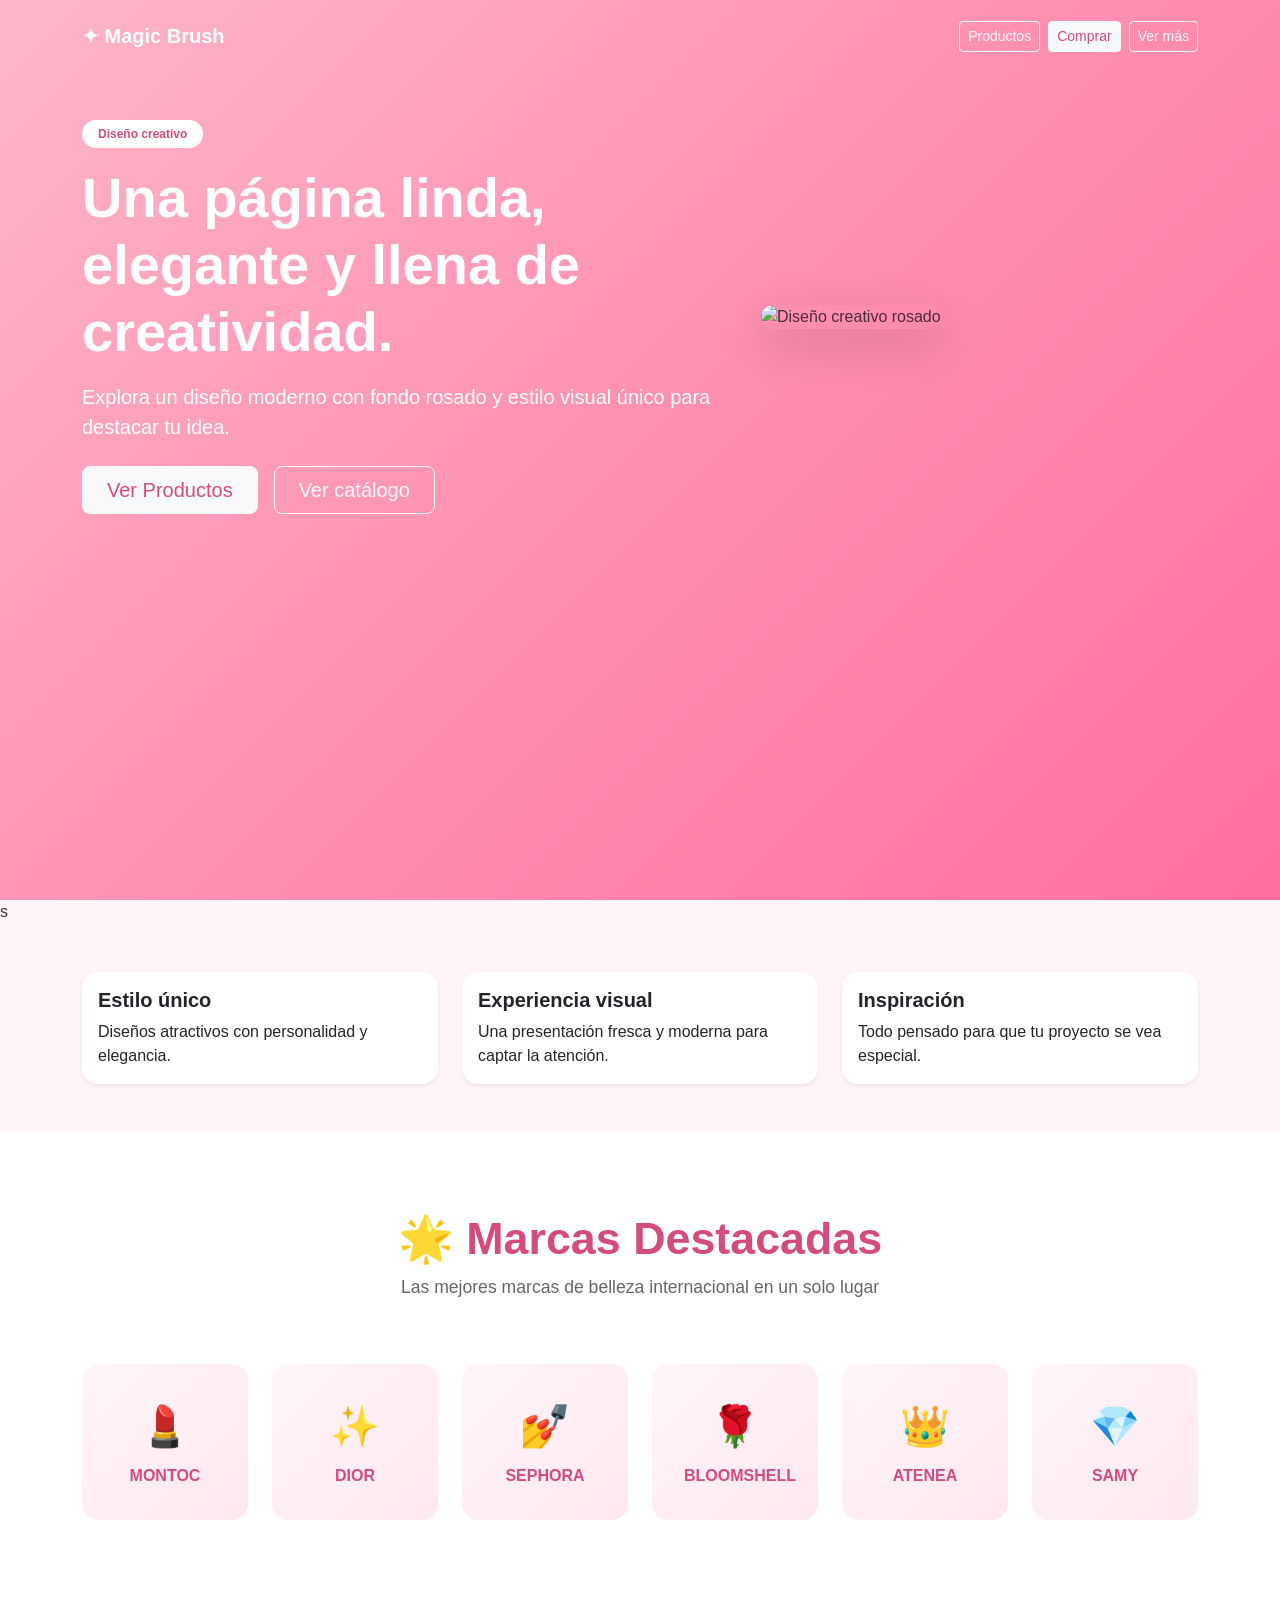
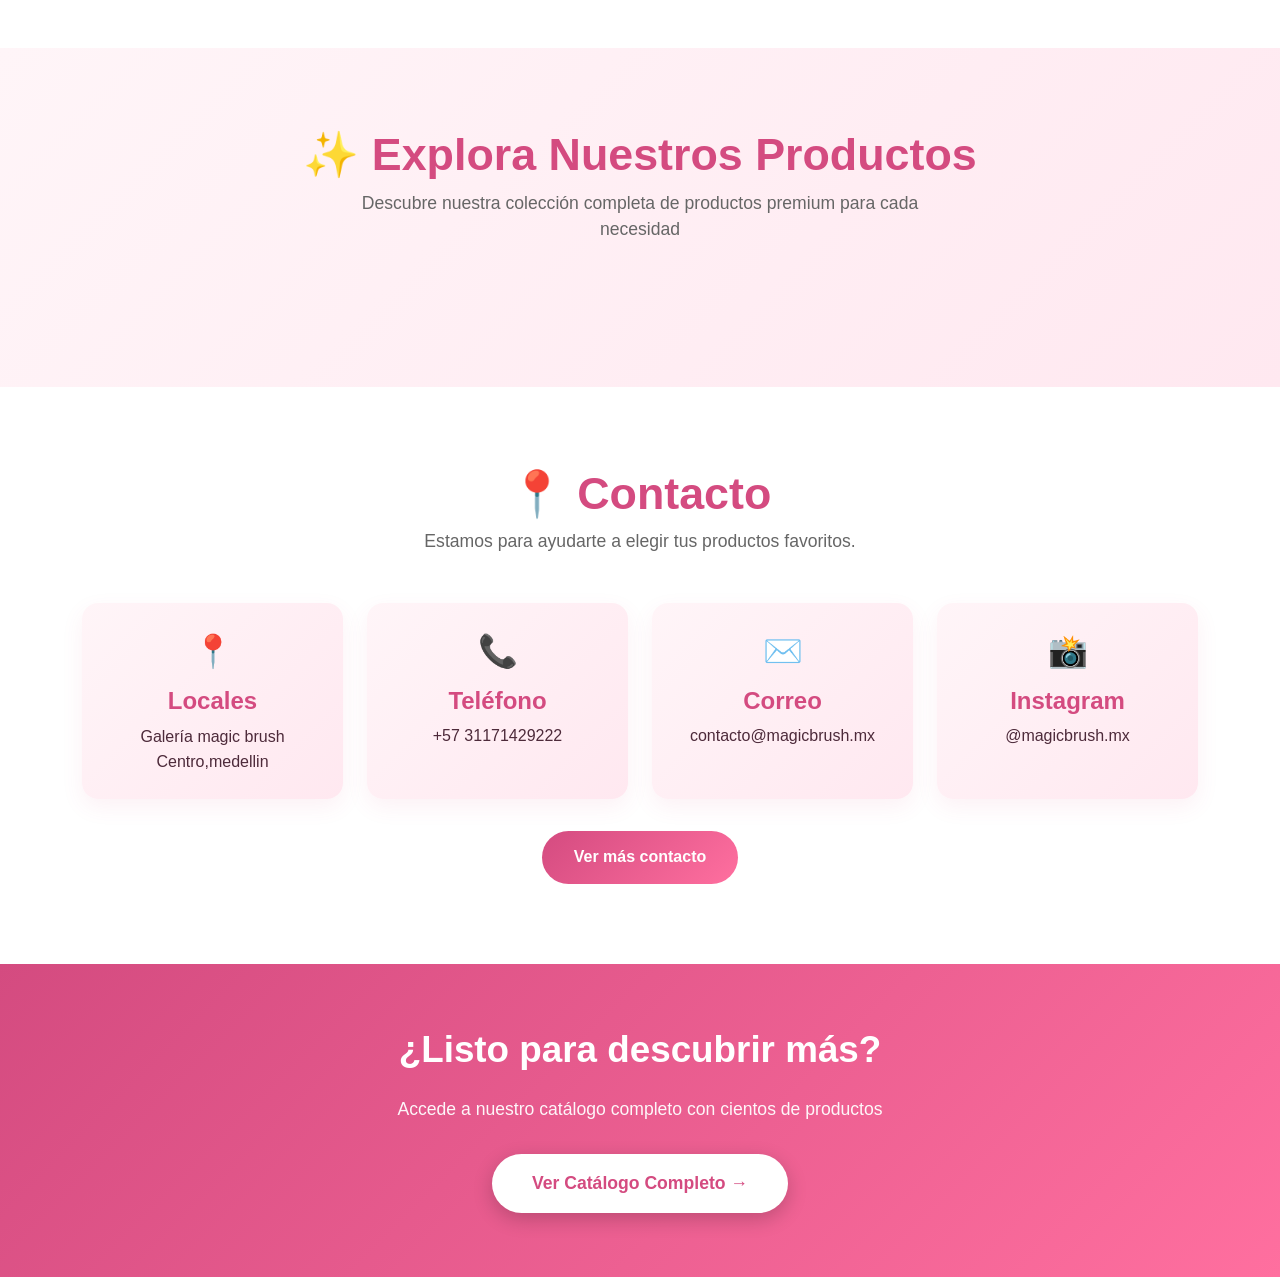
==== index.html @ 1245ece5 "Add files via upload" ====
<!DOCTYPE html>
<html lang="es">
<head>
  <meta charset="UTF-8">
  <meta name="viewport" content="width=device-width, initial-scale=1.0">
  <title>Magic Brush</title>
  <link href="https://cdn.jsdelivr.net/npm/bootstrap@5.3.8/dist/css/bootstrap.min.css" rel="stylesheet">
  <link rel="stylesheet" href="style.css">
</head>
<body>

<div class="hero-section">
    <nav class="navbar navbar-expand-lg navbar-light py-3">
      <div class="container">
        <a class="navbar-brand fw-bold text-white" href="#">✦ Magic Brush</a>
        <div class="d-flex gap-2">
          <a class="btn btn-outline-light btn-sm" href="compras.html#productos">Productos</a>
          <a class="btn btn-light btn-sm text-pink" href="formulario.php">Comprar</a>
          <a class="btn btn-outline-light btn-sm" href="compras.html#productos">Ver más</a>
        </div>
      </div>
    </nav>

    <div class="container py-5">
      <div class="row align-items-center g-5">
        <div class="col-lg-7 text-white">
          <span class="badge rounded-pill bg-white text-pink fw-semibold px-3 py-2 mb-3">Diseño creativo</span>
          <h1 class="display-4 fw-bold mb-3">Una página linda, elegante y llena de creatividad.</h1>
          <p class="lead mb-4">Explora un diseño moderno con fondo rosado y estilo visual único para destacar tu idea.</p>
          <div class="d-flex flex-wrap gap-3">
            <a class="btn btn-light btn-lg px-4 text-pink" href="compras.html#productos">Ver Productos</a>
            <a class="btn btn-outline-light btn-lg px-4" href="compras.html#productos">Ver catálogo</a>
          </div>
        </div>
        <div class="col-lg-5">
          <img src="./imagenes/maquilladora.jfif" class="img-fluid rounded-4 shadow-lg" alt="Diseño creativo rosado">
        </div>
      </div>
    </div>
  </div>
s
  <!-- SECCIÓN DE SERVICIOS -->
  <section id="servicios" class="container py-5">
    <div class="row g-4">
      <div class="col-md-4">
        <div class="card h-100 border-0 shadow-sm">
          <div class="card-body">
            <h5 class="fw-bold">Estilo único</h5>
            <p class="mb-0">Diseños atractivos con personalidad y elegancia.</p>
          </div>
        </div>
      </div>
      <div class="col-md-4">
        <div class="card h-100 border-0 shadow-sm">
          <div class="card-body">
            <h5 class="fw-bold">Experiencia visual</h5>
            <p class="mb-0">Una presentación fresca y moderna para captar la atención.</p>
          </div>
        </div>
      </div>
      <div class="col-md-4">
        <div class="card h-100 border-0 shadow-sm">
          <div class="card-body">
            <h5 class="fw-bold">Inspiración</h5>
            <p class="mb-0">Todo pensado para que tu proyecto se vea especial.</p>
          </div>
        </div>
      </div>
    </div>
  </section>

  <!-- SECCIÓN DE MARCAS DESTACADAS -->
  <section style="background: white; padding: 5rem 0;">
    <div class="container">
      <div style="text-align: center; margin-bottom: 4rem;">
        <h2 style="color: #d44b80; font-size: 2.8rem; font-weight: 800; margin-bottom: 0.5rem;">🌟 Marcas Destacadas</h2>
        <p style="color: #666; font-size: 1.1rem; max-width: 600px; margin: 0 auto;">Las mejores marcas de belleza internacional en un solo lugar</p>
      </div>

      <!-- MARCAS -->
      <div style="display: grid; grid-template-columns: repeat(auto-fit, minmax(150px, 1fr)); gap: 1.5rem; margin-bottom: 3rem;">
        <a href="montoc.html" style="display: block; text-decoration: none; background: linear-gradient(135deg, #fff5f8 0%, #ffe8f0 100%); padding: 2rem; border-radius: 1rem; text-align: center; transition: all 0.3s ease; cursor: pointer; box-shadow: none;"
             onmouseover="this.style.transform='scale(1.05)'; this.style.boxShadow='0 10px 30px rgba(212, 75, 128, 0.2)';"
             onmouseout="this.style.transform='scale(1)'; this.style.boxShadow='none';">
          <div style="font-size: 2.5rem; margin-bottom: 0.5rem;">💄</div>
          <p style="color: #d44b80; font-weight: 700; margin: 0;">MONTOC</p>
        </a>
        <a href="dior.html" style="display: block; text-decoration: none; background: linear-gradient(135deg, #fff5f8 0%, #ffe8f0 100%); padding: 2rem; border-radius: 1rem; text-align: center; transition: all 0.3s ease; cursor: pointer; box-shadow: none;"
             onmouseover="this.style.transform='scale(1.05)'; this.style.boxShadow='0 10px 30px rgba(212, 75, 128, 0.2)';"
             onmouseout="this.style.transform='scale(1)'; this.style.boxShadow='none';">
          <div style="font-size: 2.5rem; margin-bottom: 0.5rem;">✨</div>
          <p style="color: #d44b80; font-weight: 700; margin: 0;">DIOR</p>
        </a>
        <a href="sephora.html" style="display: block; text-decoration: none; background: linear-gradient(135deg, #fff5f8 0%, #ffe8f0 100%); padding: 2rem; border-radius: 1rem; text-align: center; transition: all 0.3s ease; cursor: pointer; box-shadow: none;"
             onmouseover="this.style.transform='scale(1.05)'; this.style.boxShadow='0 10px 30px rgba(212, 75, 128, 0.2)';"
             onmouseout="this.style.transform='scale(1)'; this.style.boxShadow='none';">
          <div style="font-size: 2.5rem; margin-bottom: 0.5rem;">💅</div>
          <p style="color: #d44b80; font-weight: 700; margin: 0;">SEPHORA</p>
        </a>
        <a href="bloomshell.html" style="display: block; text-decoration: none; background: linear-gradient(135deg, #fff5f8 0%, #ffe8f0 100%); padding: 2rem; border-radius: 1rem; text-align: center; transition: all 0.3s ease; cursor: pointer; box-shadow: none;"
             onmouseover="this.style.transform='scale(1.05)'; this.style.boxShadow='0 10px 30px rgba(212, 75, 128, 0.2)';"
             onmouseout="this.style.transform='scale(1)'; this.style.boxShadow='none';">
          <div style="font-size: 2.5rem; margin-bottom: 0.5rem;">🌹</div>
          <p style="color: #d44b80; font-weight: 700; margin: 0;">BLOOMSHELL</p>
        </a>
        <a href="atenea.html" style="display: block; text-decoration: none; background: linear-gradient(135deg, #fff5f8 0%, #ffe8f0 100%); padding: 2rem; border-radius: 1rem; text-align: center; transition: all 0.3s ease; cursor: pointer; box-shadow: none;"
             onmouseover="this.style.transform='scale(1.05)'; this.style.boxShadow='0 10px 30px rgba(212, 75, 128, 0.2)';"
             onmouseout="this.style.transform='scale(1)'; this.style.boxShadow='none';">
          <div style="font-size: 2.5rem; margin-bottom: 0.5rem;">👑</div>
          <p style="color: #d44b80; font-weight: 700; margin: 0;">ATENEA</p>
        </a>
        <a href="samy.html" style="display: block; text-decoration: none; background: linear-gradient(135deg, #fff5f8 0%, #ffe8f0 100%); padding: 2rem; border-radius: 1rem; text-align: center; transition: all 0.3s ease; cursor: pointer; box-shadow: none;"
             onmouseover="this.style.transform='scale(1.05)'; this.style.boxShadow='0 10px 30px rgba(212, 75, 128, 0.2)';"
             onmouseout="this.style.transform='scale(1)'; this.style.boxShadow='none';">
          <div style="font-size: 2.5rem; margin-bottom: 0.5rem;">💎</div>
          <p style="color: #d44b80; font-weight: 700; margin: 0;">SAMY</p>
        </a>
      </div>
    </div>
  </section>

  <!-- SECCIÓN DE PRODUCTOS POR CATEGORÍA -->
  <section style="background: linear-gradient(135deg, #fff5f8 0%, #ffe8f0 100%); padding: 5rem 0;">
    <div class="container">
      <div style="text-align: center; margin-bottom: 4rem;">
        <h2 style="color: #d44b80; font-size: 2.8rem; font-weight: 800; margin-bottom: 0.5rem;">✨ Explora Nuestros Productos</h2>
        <p style="color: #666; font-size: 1.1rem; max-width: 600px; margin: 0 auto;">Descubre nuestra colección completa de productos premium para cada necesidad</p>
      </div>
    </div>
  </section>

  <!-- SECCIÓN DE CONTACTO -->
  <section style="background: white; padding: 5rem 0;">
    <div class="container">
      <div style="text-align: center; margin-bottom: 3rem;">
        <h2 style="color: #d44b80; font-size: 2.8rem; font-weight: 800; margin-bottom: 0.5rem;">📍 Contacto</h2>
        <p style="color: #666; font-size: 1.1rem; max-width: 600px; margin: 0 auto;">Estamos para ayudarte a elegir tus productos favoritos.</p>
      </div>

      <div style="display: grid; grid-template-columns: repeat(auto-fit, minmax(180px, 1fr)); gap: 1.5rem;">
        <div style="background: linear-gradient(135deg, #fff5f8 0%, #ffe8f0 100%); border-radius: 1rem; padding: 1.5rem; text-align: center; box-shadow: 0 8px 22px rgba(212, 75, 128, 0.08);">
          <div style="font-size: 2rem; margin-bottom: 0.75rem;">📍</div>
          <h4 style="color: #d44b80; font-weight: 800; margin-bottom: 0.5rem;">Locales</h4>
          <p style="color: #4d2a3a; margin: 0; line-height: 1.6;">Galería magic brush<br>Centro,medellin</p>
        </div>

        <div style="background: linear-gradient(135deg, #fff5f8 0%, #ffe8f0 100%); border-radius: 1rem; padding: 1.5rem; text-align: center; box-shadow: 0 8px 22px rgba(212, 75, 128, 0.08);">
          <div style="font-size: 2rem; margin-bottom: 0.75rem;">📞</div>
          <h4 style="color: #d44b80; font-weight: 800; margin-bottom: 0.5rem;">Teléfono</h4>
          <p style="margin: 0;"><a href="tel:+525512345678" style="color: #4d2a3a; text-decoration: none;">+57 31171429222</a></p>
        </div>

        <div style="background: linear-gradient(135deg, #fff5f8 0%, #ffe8f0 100%); border-radius: 1rem; padding: 1.5rem; text-align: center; box-shadow: 0 8px 22px rgba(212, 75, 128, 0.08);">
          <div style="font-size: 2rem; margin-bottom: 0.75rem;">✉️</div>
          <h4 style="color: #d44b80; font-weight: 800; margin-bottom: 0.5rem;">Correo</h4>
          <p style="margin: 0;"><a href="mailto:contacto@magicbrush.mx" style="color: #4d2a3a; text-decoration: none;">contacto@magicbrush.mx</a></p>
        </div>

        <div style="background: linear-gradient(135deg, #fff5f8 0%, #ffe8f0 100%); border-radius: 1rem; padding: 1.5rem; text-align: center; box-shadow: 0 8px 22px rgba(212, 75, 128, 0.08);">
          <div style="font-size: 2rem; margin-bottom: 0.75rem;">📸</div>
          <h4 style="color: #d44b80; font-weight: 800; margin-bottom: 0.5rem;">Instagram</h4>
          <p style="margin: 0;"><a href="https://instagram.com/magicbrush.mx" target="_blank" rel="noreferrer" style="color: #4d2a3a; text-decoration: none;">@magicbrush.mx</a></p>
        </div>
      </div>

      <div style="text-align: center; margin-top: 2rem;">
        <a href="contacto.html" style="display: inline-block; background: linear-gradient(135deg, #d44b80 0%, #ff6f9f 100%); color: white; text-decoration: none; padding: 0.9rem 2rem; border-radius: 999px; font-weight: 700;">Ver más contacto</a>
      </div>
    </div>
  </section>

  <!-- BOTÓN CTA FINAL -->
  <section style="background: linear-gradient(135deg, #d44b80 0%, #ff6f9f 100%); padding: 4rem 0; text-align: center; color: white;">
    <div class="container">
      <h2 style="font-size: 2.3rem; font-weight: 800; margin-bottom: 1.5rem;">¿Listo para descubrir más?</h2>
      <p style="font-size: 1.1rem; margin-bottom: 2rem; opacity: 0.95;">Accede a nuestro catálogo completo con cientos de productos</p>
      <a href="compras.html#productos" style="display: inline-block; background: white; color: #d44b80; padding: 1rem 2.5rem; border-radius: 50px; text-decoration: none; font-weight: 700; font-size: 1.1rem; transition: all 0.3s ease; box-shadow: 0 6px 20px rgba(0, 0, 0, 0.2);"
         onmouseover="this.style.transform='translateY(-3px)'; this.style.boxShadow='0 10px 30px rgba(0, 0, 0, 0.3)';"
         onmouseout="this.style.transform='translateY(0)'; this.style.boxShadow='0 6px 20px rgba(0, 0, 0, 0.2)';">
        Ver Catálogo Completo →
      </a>
    </div>
  </section>

  <script src="https://cdn.jsdelivr.net/npm/bootstrap@5.3.8/dist/js/bootstrap.bundle.min.js"></script>
</body>
</html>
---- style.css ----
body {
  margin: 0;
  font-family: 'Segoe UI', Tahoma, Geneva, Verdana, sans-serif;
  background: #fff5f8;
  color: #4d2a3a;
}

.hero-section {
  min-height: 100vh;
  background: linear-gradient(135deg, #ffb6c9 0%, #ff8fb1 50%, #ff6f9f 100%);
}

.text-pink {
  color: #d44b80;
}

img {
  object-fit: cover;
  height: 360px;
  width: 100%;
}

.btn-outline-light:hover {
  background-color: #ffffff;
  color: #d44b80;
}

.card {
  border-radius: 1rem;
}

.contacto-flotante {
  position: fixed;
  top: 50%;
  right: 1rem;
  transform: translateY(-50%);
  z-index: 1030;
}

.contacto-boton {
  background: #4d2a3a;
  border: 2px solid #ffffff;
  border-radius: 0.75rem 0 0 0.75rem;
  box-shadow: 0 6px 18px rgba(77, 42, 58, 0.3);
  color: #ffffff;
  font-weight: 700;
  max-width: 190px;
  padding: 0.75rem 1rem;
}

.contacto-boton:hover,
.contacto-boton:focus {
  background: #d44b80;
  color: #ffffff;
}

.contacto-menu {
  color: #4d2a3a;
  min-width: 230px;
}

.contacto-menu h6 {
  color: #d44b80;
  font-weight: 700;
}

.formulario-seccion {
  background: linear-gradient(135deg, #fff5f8 0%, #ffe8f0 100%);
  padding: 5rem 0;
}

.info-hero {
  background: linear-gradient(115deg, #4d2a3a 0%, #7b3b59 58%, #d44b80 100%);
  color: #ffffff;
  overflow: hidden;
  position: relative;
}

.info-hero::after {
  border: 1px solid rgba(255, 255, 255, 0.2);
  border-radius: 50%;
  content: '';
  height: 280px;
  position: absolute;
  right: -80px;
  top: -125px;
  width: 280px;
}

.info-hero-contenido {
  align-items: center;
  display: flex;
  justify-content: space-between;
  min-height: 285px;
  padding-bottom: 3rem;
  padding-top: 3rem;
  position: relative;
  z-index: 1;
}

.info-hero h1 {
  font-size: clamp(2.6rem, 6vw, 5rem);
  font-weight: 800;
  line-height: 0.98;
  margin: 0.75rem 0 1rem;
}

.info-hero h1 em {
  color: #ffb6c9;
  font-family: Georgia, serif;
  font-weight: 400;
}

.info-hero p {
  color: #ffe8f0;
  margin: 0;
  max-width: 460px;
}

.hero-sello {
  align-items: center;
  border: 1px solid rgba(255, 255, 255, 0.55);
  border-radius: 50%;
  display: flex;
  flex-direction: column;
  font-size: 2.5rem;
  height: 140px;
  justify-content: center;
  margin-right: 3rem;
  transform: rotate(8deg);
  width: 140px;
}

.hero-sello span {
  font-size: 0.58rem;
  font-weight: 800;
  letter-spacing: 0.12rem;
  line-height: 1.35;
  text-align: center;
}

.formulario-layout {
  align-items: start;
  display: grid;
  gap: 2rem;
  grid-template-columns: minmax(220px, 0.65fr) minmax(0, 1.6fr);
  margin: auto;
  max-width: 1100px;
}

.formulario-solo {
  display: block;
  max-width: 920px;
}

.formulario-php {
  max-width: none;
  position: relative;
}

.formulario-php::before {
  background: #ff8fb1;
  border-radius: 0 0.5rem 0.5rem 0;
  content: '';
  height: 72px;
  left: 0;
  position: absolute;
  top: 0;
  width: 6px;
}

.formulario-nav {
  background: linear-gradient(135deg, #ffb6c9 0%, #ff8fb1 50%, #ff6f9f 100%);
}

.formulario-aside {
  background: #4d2a3a;
  border-radius: 1rem;
  box-shadow: 0 15px 35px rgba(77, 42, 58, 0.2);
  color: #ffffff;
  overflow: hidden;
  padding: 1.75rem;
}

.aside-icon {
  color: #ffb6c9;
  font-size: 2rem;
}

.formulario-aside h2 {
  font-size: 1.45rem;
  margin: 0.75rem 0;
}

.formulario-aside p {
  color: #ffe8f0;
  font-size: 0.92rem;
  line-height: 1.6;
}

.aside-linea {
  align-items: center;
  border-top: 1px solid rgba(255, 255, 255, 0.2);
  display: flex;
  gap: 0.8rem;
  padding: 0.85rem 0;
}

.aside-linea span,
.bloque-titulo > span {
  color: #ff8fb1;
  font-size: 0.78rem;
  font-weight: 800;
}

.aside-linea strong {
  font-size: 0.85rem;
}

.formulario-aside img {
  border-radius: 0.75rem;
  height: 150px;
  margin-top: 1rem;
  object-fit: cover;
  width: 100%;
}

.formulario-encabezado {
  margin: 0 auto 2rem;
  max-width: 720px;
  text-align: center;
}

.formulario-encabezado h1,
.formulario-encabezado h2 {
  color: #d44b80;
  font-weight: 800;
}

.formulario-encabezado p {
  color: #666;
}

.formulario-etiqueta {
  color: #d44b80;
  font-size: 0.8rem;
  font-weight: 800;
  letter-spacing: 0.12rem;
  text-transform: uppercase;
}

.formulario-compra {
  background: #ffffff;
  border: 1px solid rgba(212, 75, 128, 0.12);
  border-radius: 1rem;
  box-shadow: 0 12px 30px rgba(212, 75, 128, 0.12);
  margin: auto;
  max-width: 920px;
  padding: 2rem;
}

.formulario-campos {
  display: flex;
  flex-direction: column;
  gap: 1rem;
}

.campo-formulario {
  background: #fffafa;
  border: 1px solid #f5d5e1;
  border-radius: 0.75rem;
  padding: 0.9rem 1rem 1rem;
  transition: border-color 0.2s ease, box-shadow 0.2s ease, transform 0.2s ease;
}

.campo-formulario:focus-within {
  border-color: #d44b80;
  box-shadow: 0 5px 16px rgba(212, 75, 128, 0.12);
  transform: translateX(4px);
}

.campo-formulario label {
  color: #d44b80;
  font-size: 0.88rem;
  letter-spacing: 0.02rem;
}

.formulario-bloque + .formulario-bloque {
  border-top: 1px solid #f5d5e1;
  margin-top: 2rem;
  padding-top: 2rem;
  justify-content: space-between;
}

.formulario-bloque h2,
.formulario-bloque h3 {
  color: #4d2a3a;
  font-size: 1.2rem;
  font-weight: 800;
  margin-bottom: 1.25rem;
}

.bloque-titulo {
  align-items: center;
  display: flex;
  gap: 0.7rem;
}

.bloque-titulo h3 {
  margin-bottom: 1.25rem;
}

.formulario-compra label {
  color: #4d2a3a;
  display: block;
  font-weight: 700;
  margin-bottom: 0;
  text-align: right;
}

.formulario-compra .row > [class*="col-"] {
  align-items: center;
  display: grid;
  gap: 1rem;
  grid-template-columns: minmax(125px, 0.38fr) minmax(0, 1fr);
}

.formulario-compra .row {
  display: flex;
  flex-direction: column;
  gap: 1rem;
}

.formulario-compra .row > [class*="col-"] {
  display: block;
  flex: 0 0 auto;
  max-width: 100%;
  width: 100%;
}

.formulario-compra label {
  margin-bottom: 0.45rem;
  text-align: left;
}

.formulario-compra input,
.formulario-compra select {
  background: linear-gradient(100deg, #fffafa, #ffffff);
  min-height: 48px;
}

.formulario-compra input:hover,
.formulario-compra select:hover {
  border-color: #d44b80;
}

.formulario-compra input,
.formulario-compra select {
  border: 1px solid #e8b8ca;
  border-radius: 0.5rem;
  color: #4d2a3a;
  min-height: 44px;
  padding: 0.65rem 0.75rem;
  width: 100%;
}

.formulario-compra input:focus,
.formulario-compra select:focus {
  border-color: #d44b80;
  box-shadow: 0 0 0 0.2rem rgba(212, 75, 128, 0.15);
  outline: none;
}

.btn-enviar-formulario {
  background: linear-gradient(135deg, #d44b80 0%, #ff6f9f 100%);
  border: 0;
  border-radius: 999px;
  color: #ffffff;
  display: block;
  font-weight: 800;
  margin: 2rem auto 0;
  padding: 0.85rem 2rem;
  text-decoration: none;
}

.btn-enviar-formulario:hover {
  color: #ffffff;
  filter: brightness(0.95);
}

.formulario-pagina {
  min-height: 100vh;
}

.enlace-inicio {
  color: #4d2a3a;
  display: inline-block;
  margin-bottom: 1.5rem;
  text-decoration: none;
}

.resultado-pedido {
  align-items: center;
  background: radial-gradient(circle at 12% 18%, rgba(255, 182, 201, 0.9) 0, transparent 22%), radial-gradient(circle at 90% 82%, rgba(255, 111, 159, 0.5) 0, transparent 24%), linear-gradient(135deg, #4d2a3a 0%, #7b3b59 52%, #d44b80 100%);
  display: flex;
  justify-content: center;
  min-height: 100vh;
  padding: 2rem 1rem;
}

.resultado-contenido {
  background: #ffffff;
  border: 8px solid #ffffff;
  border-radius: 1.5rem;
  box-shadow: 0 24px 60px rgba(44, 16, 31, 0.3), 0 0 0 1px rgba(255, 255, 255, 0.35);
  max-width: 900px;
  overflow: hidden;
  padding: 2.5rem;
  position: relative;
  width: 100%;
}

.resultado-contenido::before {
  background: linear-gradient(90deg, #d44b80, #ffb6c9, #ff6f9f);
  content: '';
  height: 9px;
  left: 0;
  position: absolute;
  right: 0;
  top: 0;
}

.resultado-contenido::after {
  border: 1px solid #f5d5e1;
  border-radius: 50%;
  content: '';
  height: 150px;
  position: absolute;
  right: -82px;
  top: -75px;
  width: 150px;
}

.confirmacion-cabecera {
  align-items: center;
  display: flex;
  gap: 1.25rem;
  position: relative;
  z-index: 1;
}

.icono-confirmacion {
  align-items: center;
  background: #d44b80;
  border: 7px solid #ffe8f0;
  border-radius: 50%;
  box-shadow: 0 0 0 1px #d44b80;
  color: #ffffff;
  display: flex;
  flex: 0 0 74px;
  font-size: 2.2rem;
  height: 74px;
  justify-content: center;
}

.resultado-contenido h1 {
  font-size: clamp(1.8rem, 4vw, 2.6rem);
  margin: 0.35rem 0;
}

.resultado-contenido > p,
.confirmacion-cabecera p {
  color: #666;
  margin-bottom: 0;
}

.estado-pedido {
  background: linear-gradient(90deg, #fff5f8, #ffffff);
  border: 1px solid #f5d5e1;
  border-left: 5px solid #d44b80;
  border-radius: 0.5rem;
  color: #4d2a3a;
  font-size: 0.9rem;
  font-weight: 700;
  margin: 2rem 0 1.5rem;
  padding: 0.85rem 1rem;
}

.estado-pedido span {
  color: #d44b80;
  margin-right: 0.35rem;
}

.resumen-grid {
  display: grid;
  gap: 1.25rem;
  grid-template-columns: 1.15fr 0.85fr;
}

.resumen-bloque {
  background: #fff5f8;
  border: 1px solid #f1c8d8;
  border-radius: 1rem;
  padding: 1.4rem;
}

.resumen-compra {
  background: linear-gradient(145deg, #fff5f8, #ffe8f0);
}

.resumen-titulo {
  align-items: center;
  display: flex;
  gap: 0.65rem;
}

.resumen-titulo span {
  color: #d44b80;
  font-size: 0.78rem;
  font-weight: 800;
}

.resumen-titulo h2 {
  color: #4d2a3a;
  font-size: 1.05rem;
  font-weight: 800;
  margin: 0;
}

.resumen-bloque .datos-pedido {
  margin-top: 0.7rem;
}

.resumen-bloque .datos-pedido div {
  align-items: flex-start;
  flex-direction: column;
  gap: 0.15rem;
  padding: 0.6rem 0;
}

.resumen-bloque .datos-pedido span {
  text-align: left;
}

.detalle-amor {
  color: #d44b80;
  font-size: 0.82rem;
  font-weight: 700;
  margin-top: 1rem;
}

.resultado-acciones {
  align-items: center;
  display: flex;
  flex-wrap: wrap;
  gap: 1rem;
  justify-content: center;
  margin-top: 1.75rem;
  position: relative;
  z-index: 1;
}

.resultado-acciones .btn-enviar-formulario {
  margin: 0;
}

.enlace-catalogo {
  color: #d44b80;
  font-weight: 800;
  text-decoration: none;
}

.nota-confirmacion {
  font-size: 0.78rem;
  margin-top: 1.5rem !important;
  text-align: center;
}

.resultado-contenido h1 {
  color: #d44b80;
  font-weight: 800;
}

.datos-pedido {
  margin-top: 1.5rem;
}

.datos-pedido div {
  border-bottom: 1px solid #f5d5e1;
  display: flex;
  gap: 1rem;
  justify-content: space-between;
  padding: 0.75rem 0;
}

.datos-pedido strong {
  color: #4d2a3a;
}

.datos-pedido span {
  color: #666;
  text-align: right;
}

@media (max-width: 576px) {
  .info-hero-contenido {
    min-height: 240px;
  }

  .hero-sello {
    display: none;
  }

  .formulario-layout {
    grid-template-columns: 1fr;
  }

  .formulario-compra,
  .resultado-contenido {
    padding: 1.25rem;
  }

  .resultado-contenido {
    border-width: 5px;
    border-radius: 1rem;
  }

  .confirmacion-cabecera {
    align-items: flex-start;
    flex-direction: column;
  }

  .resumen-grid {
    grid-template-columns: 1fr;
  }

  .datos-pedido div {
    align-items: flex-start;
    flex-direction: column;
    gap: 0.25rem;
  }

  .datos-pedido span {
    text-align: left;
  }
}

@media (max-width: 576px) {
  .contacto-flotante {
    right: 0.5rem;
  }

  .contacto-boton {
    font-size: 0.8rem;
    max-width: 155px;
    padding: 0.6rem 0.75rem;
  }
}

.marca-enlace {
  color: inherit;
  display: block;
  text-decoration: none;
}

.marca-productos {
  scroll-margin-top: 2rem;
  margin-top: 3rem;
  padding: 2rem;
  background: #fff5f8;
  border-radius: 1rem;
}

.marca-productos h3,
.marca-productos h4 {
  color: #d44b80;
  font-weight: 700;
}

.marca-productos h3 {
  margin-bottom: 1.5rem;
}

.marca-productos h4 {
  font-size: 1.1rem;
  margin: 0.75rem 0 0;
}

.marca-productos img {
  height: 220px;
  border-radius: 0.75rem;
}

/* ===================== ESTILOS DE PRODUCTOS ===================== */

.card-producto {
  border: none;
  border-radius: 1.5rem;
  overflow: hidden;
  box-shadow: 0 8px 24px rgba(212, 75, 128, 0.15);
  transition: transform 0.3s ease, box-shadow 0.3s ease;
  background: white;
  height: 100%;
  display: flex;
  flex-direction: column;
}

.card-producto:hover {
  transform: translateY(-10px);
  box-shadow: 0 12px 36px rgba(212, 75, 128, 0.25);
}

.imagen-producto {
  position: relative;
  overflow: hidden;
  height: 280px;
  background: linear-gradient(135deg, #ffb6c9 0%, #ff8fb1 100%);
}

.img-producto {
  width: 100%;
  height: 100%;
  object-fit: cover;
  transition: transform 0.3s ease;
}

.card-producto:hover .img-producto {
  transform: scale(1.05);
}

.badge-descuento {
  position: absolute;
  top: 15px;
  right: 15px;
  background: linear-gradient(135deg, #d44b80 0%, #ff6f9f 100%);
  color: white;
  padding: 0.5rem 1rem;
  border-radius: 50px;
  font-size: 0.75rem;
  font-weight: bold;
  letter-spacing: 0.5px;
}

.card-body-producto {
  padding: 1.5rem;
  flex: 1;
  display: flex;
  flex-direction: column;
}

.nombre-producto {
  color: #d44b80;
  font-size: 1.3rem;
  margin-bottom: 0.8rem;
  font-weight: 600;
}

.descripcion-producto {
  color: #666;
  font-size: 0.95rem;
  line-height: 1.5;
  margin-bottom: 1rem;
  flex: 1;
}

.precio-producto {
  display: flex;
  align-items: center;
  margin-bottom: 1rem;
  gap: 0.5rem;
}

.precio {
  font-size: 1.5rem;
  color: #d44b80;
  font-weight: bold;
}

.btn-seleccionar {
  background: linear-gradient(135deg, #d44b80 0%, #ff6f9f 100%);
  color: white;
  border: none;
  padding: 0.75rem 1.5rem;
  border-radius: 50px;
  font-weight: 600;
  cursor: pointer;
  transition: all 0.3s ease;
  font-size: 0.95rem;
  width: 100%;
}

.btn-seleccionar:hover {
  background: linear-gradient(135deg, #b83d6b 0%, #ff5a8f 100%);
  transform: scale(1.02);
  color: white;
  text-decoration: none;
}

.btn-seleccionar:active {
  transform: scale(0.98);
}

/* Responsivo para pantallas pequeñas */
@media (max-width: 768px) {
  .card-producto {
    margin-bottom: 1rem;
  }
  
  .nombre-producto {
    font-size: 1.1rem;
  }
}
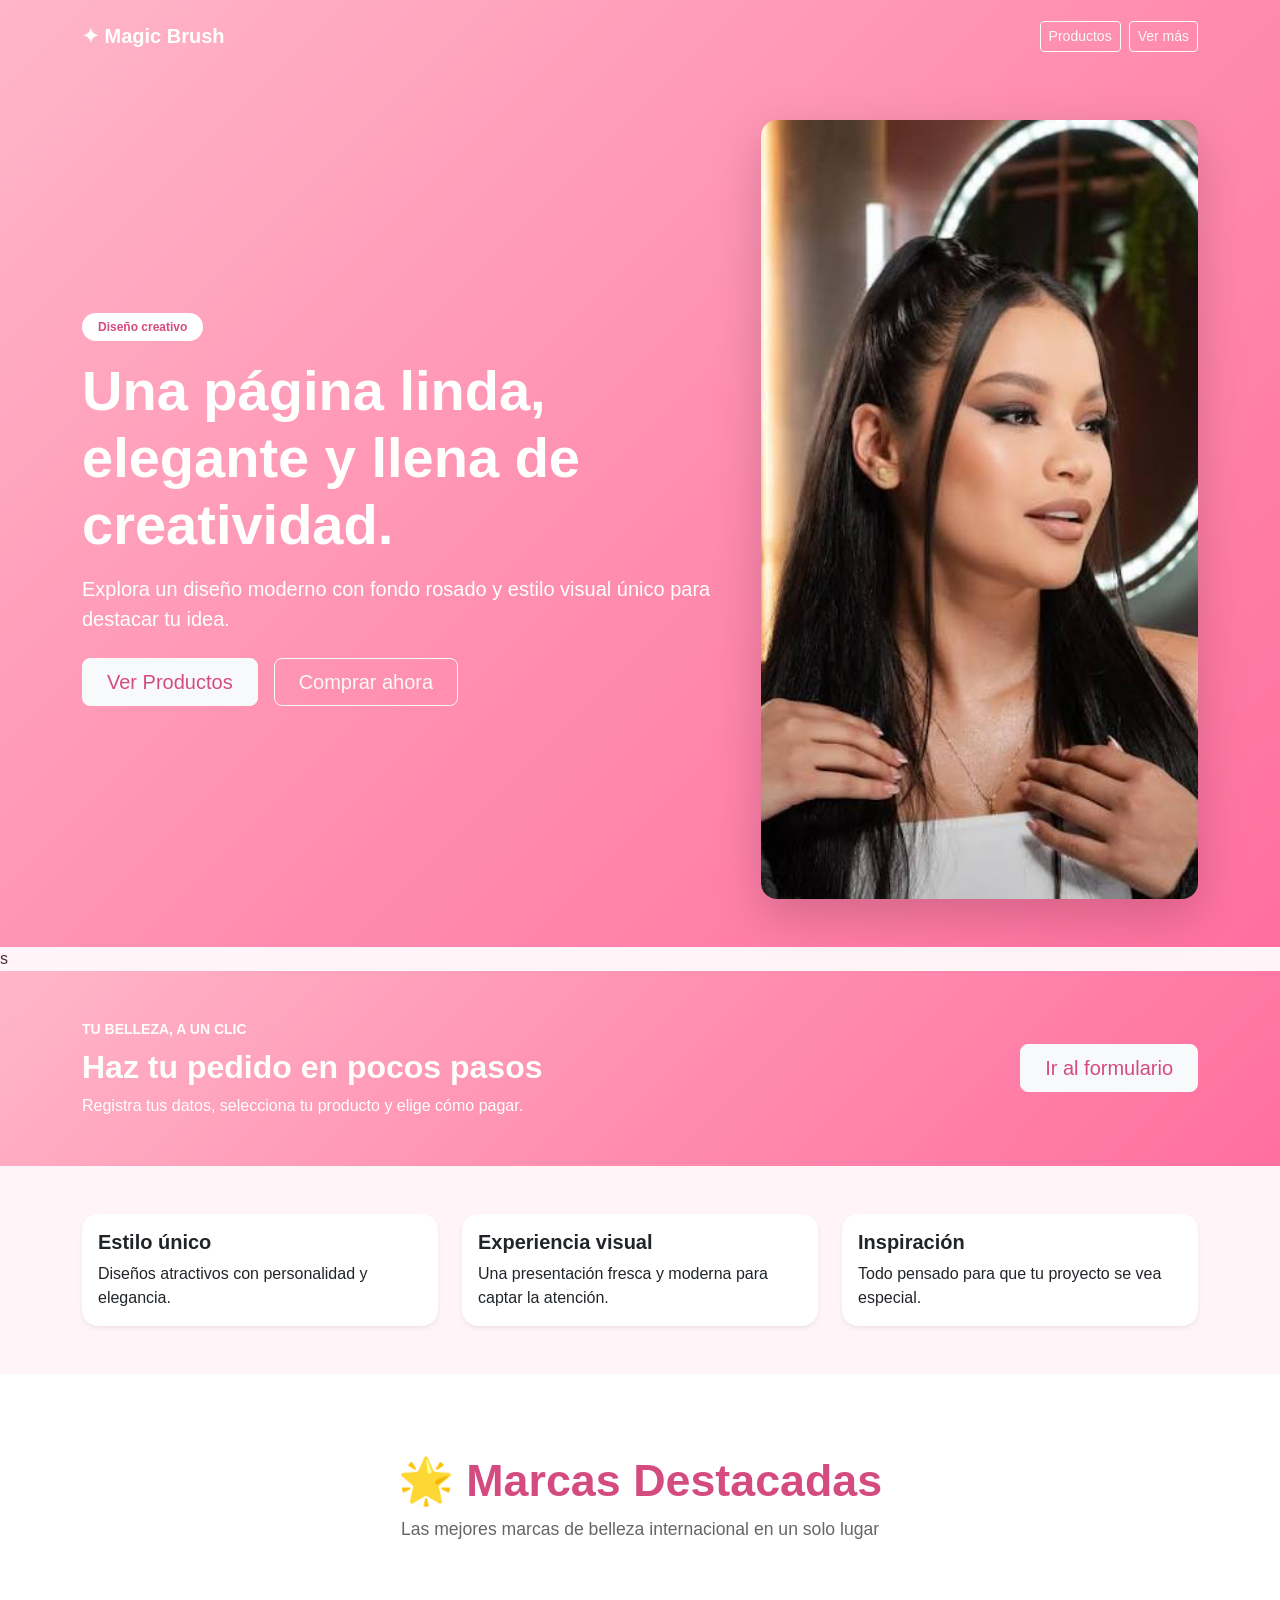
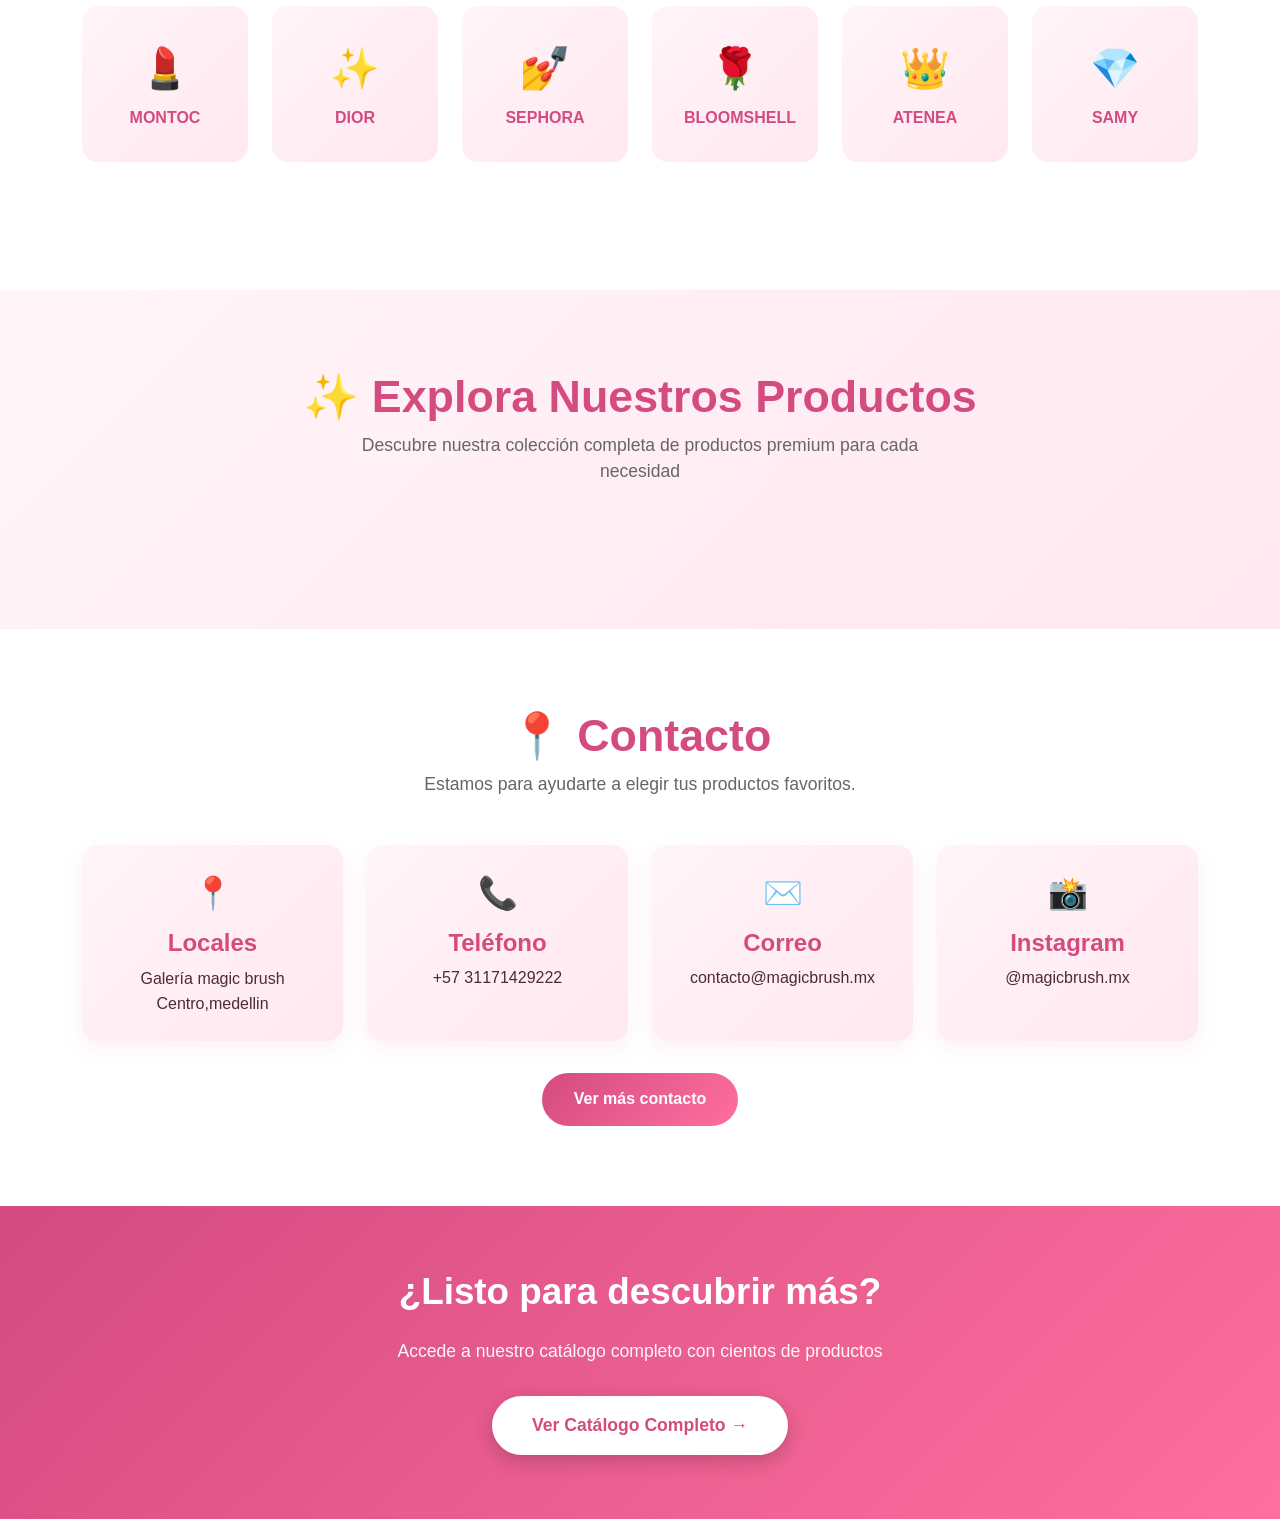
==== commit 0dda0ae8: "Add files via upload" ====
--- a/index.html
+++ b/index.html
@@ -15,7 +15,6 @@
         <a class="navbar-brand fw-bold text-white" href="#">✦ Magic Brush</a>
         <div class="d-flex gap-2">
           <a class="btn btn-outline-light btn-sm" href="compras.html#productos">Productos</a>
-          <a class="btn btn-light btn-sm text-pink" href="formulario.php">Comprar</a>
           <a class="btn btn-outline-light btn-sm" href="compras.html#productos">Ver más</a>
         </div>
       </div>
@@ -29,7 +28,7 @@
           <p class="lead mb-4">Explora un diseño moderno con fondo rosado y estilo visual único para destacar tu idea.</p>
           <div class="d-flex flex-wrap gap-3">
             <a class="btn btn-light btn-lg px-4 text-pink" href="compras.html#productos">Ver Productos</a>
-            <a class="btn btn-outline-light btn-lg px-4" href="compras.html#productos">Ver catálogo</a>
+            <a class="btn btn-outline-light btn-lg px-4" href="formulario.php">Comprar ahora</a>
           </div>
         </div>
         <div class="col-lg-5">
@@ -39,6 +38,17 @@
     </div>
   </div>
 s
+  <section class="seccion-compra-inicio">
+    <div class="container d-flex flex-column flex-lg-row align-items-center justify-content-between gap-4">
+      <div>
+        <p class="text-uppercase small fw-bold mb-2">Tu belleza, a un clic</p>
+        <h2 class="fw-bold mb-2">Haz tu pedido en pocos pasos</h2>
+        <p class="mb-0">Registra tus datos, selecciona tu producto y elige cómo pagar.</p>
+      </div>
+      <a class="btn btn-light btn-lg text-pink px-4" href="formulario.php">Ir al formulario</a>
+    </div>
+  </section>
+
   <!-- SECCIÓN DE SERVICIOS -->
   <section id="servicios" class="container py-5">
     <div class="row g-4">
--- a/style.css
+++ b/style.css
@@ -62,587 +62,6 @@
 .contacto-menu h6 {
   color: #d44b80;
   font-weight: 700;
-}
-
-.formulario-seccion {
-  background: linear-gradient(135deg, #fff5f8 0%, #ffe8f0 100%);
-  padding: 5rem 0;
-}
-
-.info-hero {
-  background: linear-gradient(115deg, #4d2a3a 0%, #7b3b59 58%, #d44b80 100%);
-  color: #ffffff;
-  overflow: hidden;
-  position: relative;
-}
-
-.info-hero::after {
-  border: 1px solid rgba(255, 255, 255, 0.2);
-  border-radius: 50%;
-  content: '';
-  height: 280px;
-  position: absolute;
-  right: -80px;
-  top: -125px;
-  width: 280px;
-}
-
-.info-hero-contenido {
-  align-items: center;
-  display: flex;
-  justify-content: space-between;
-  min-height: 285px;
-  padding-bottom: 3rem;
-  padding-top: 3rem;
-  position: relative;
-  z-index: 1;
-}
-
-.info-hero h1 {
-  font-size: clamp(2.6rem, 6vw, 5rem);
-  font-weight: 800;
-  line-height: 0.98;
-  margin: 0.75rem 0 1rem;
-}
-
-.info-hero h1 em {
-  color: #ffb6c9;
-  font-family: Georgia, serif;
-  font-weight: 400;
-}
-
-.info-hero p {
-  color: #ffe8f0;
-  margin: 0;
-  max-width: 460px;
-}
-
-.hero-sello {
-  align-items: center;
-  border: 1px solid rgba(255, 255, 255, 0.55);
-  border-radius: 50%;
-  display: flex;
-  flex-direction: column;
-  font-size: 2.5rem;
-  height: 140px;
-  justify-content: center;
-  margin-right: 3rem;
-  transform: rotate(8deg);
-  width: 140px;
-}
-
-.hero-sello span {
-  font-size: 0.58rem;
-  font-weight: 800;
-  letter-spacing: 0.12rem;
-  line-height: 1.35;
-  text-align: center;
-}
-
-.formulario-layout {
-  align-items: start;
-  display: grid;
-  gap: 2rem;
-  grid-template-columns: minmax(220px, 0.65fr) minmax(0, 1.6fr);
-  margin: auto;
-  max-width: 1100px;
-}
-
-.formulario-solo {
-  display: block;
-  max-width: 920px;
-}
-
-.formulario-php {
-  max-width: none;
-  position: relative;
-}
-
-.formulario-php::before {
-  background: #ff8fb1;
-  border-radius: 0 0.5rem 0.5rem 0;
-  content: '';
-  height: 72px;
-  left: 0;
-  position: absolute;
-  top: 0;
-  width: 6px;
-}
-
-.formulario-nav {
-  background: linear-gradient(135deg, #ffb6c9 0%, #ff8fb1 50%, #ff6f9f 100%);
-}
-
-.formulario-aside {
-  background: #4d2a3a;
-  border-radius: 1rem;
-  box-shadow: 0 15px 35px rgba(77, 42, 58, 0.2);
-  color: #ffffff;
-  overflow: hidden;
-  padding: 1.75rem;
-}
-
-.aside-icon {
-  color: #ffb6c9;
-  font-size: 2rem;
-}
-
-.formulario-aside h2 {
-  font-size: 1.45rem;
-  margin: 0.75rem 0;
-}
-
-.formulario-aside p {
-  color: #ffe8f0;
-  font-size: 0.92rem;
-  line-height: 1.6;
-}
-
-.aside-linea {
-  align-items: center;
-  border-top: 1px solid rgba(255, 255, 255, 0.2);
-  display: flex;
-  gap: 0.8rem;
-  padding: 0.85rem 0;
-}
-
-.aside-linea span,
-.bloque-titulo > span {
-  color: #ff8fb1;
-  font-size: 0.78rem;
-  font-weight: 800;
-}
-
-.aside-linea strong {
-  font-size: 0.85rem;
-}
-
-.formulario-aside img {
-  border-radius: 0.75rem;
-  height: 150px;
-  margin-top: 1rem;
-  object-fit: cover;
-  width: 100%;
-}
-
-.formulario-encabezado {
-  margin: 0 auto 2rem;
-  max-width: 720px;
-  text-align: center;
-}
-
-.formulario-encabezado h1,
-.formulario-encabezado h2 {
-  color: #d44b80;
-  font-weight: 800;
-}
-
-.formulario-encabezado p {
-  color: #666;
-}
-
-.formulario-etiqueta {
-  color: #d44b80;
-  font-size: 0.8rem;
-  font-weight: 800;
-  letter-spacing: 0.12rem;
-  text-transform: uppercase;
-}
-
-.formulario-compra {
-  background: #ffffff;
-  border: 1px solid rgba(212, 75, 128, 0.12);
-  border-radius: 1rem;
-  box-shadow: 0 12px 30px rgba(212, 75, 128, 0.12);
-  margin: auto;
-  max-width: 920px;
-  padding: 2rem;
-}
-
-.formulario-campos {
-  display: flex;
-  flex-direction: column;
-  gap: 1rem;
-}
-
-.campo-formulario {
-  background: #fffafa;
-  border: 1px solid #f5d5e1;
-  border-radius: 0.75rem;
-  padding: 0.9rem 1rem 1rem;
-  transition: border-color 0.2s ease, box-shadow 0.2s ease, transform 0.2s ease;
-}
-
-.campo-formulario:focus-within {
-  border-color: #d44b80;
-  box-shadow: 0 5px 16px rgba(212, 75, 128, 0.12);
-  transform: translateX(4px);
-}
-
-.campo-formulario label {
-  color: #d44b80;
-  font-size: 0.88rem;
-  letter-spacing: 0.02rem;
-}
-
-.formulario-bloque + .formulario-bloque {
-  border-top: 1px solid #f5d5e1;
-  margin-top: 2rem;
-  padding-top: 2rem;
-  justify-content: space-between;
-}
-
-.formulario-bloque h2,
-.formulario-bloque h3 {
-  color: #4d2a3a;
-  font-size: 1.2rem;
-  font-weight: 800;
-  margin-bottom: 1.25rem;
-}
-
-.bloque-titulo {
-  align-items: center;
-  display: flex;
-  gap: 0.7rem;
-}
-
-.bloque-titulo h3 {
-  margin-bottom: 1.25rem;
-}
-
-.formulario-compra label {
-  color: #4d2a3a;
-  display: block;
-  font-weight: 700;
-  margin-bottom: 0;
-  text-align: right;
-}
-
-.formulario-compra .row > [class*="col-"] {
-  align-items: center;
-  display: grid;
-  gap: 1rem;
-  grid-template-columns: minmax(125px, 0.38fr) minmax(0, 1fr);
-}
-
-.formulario-compra .row {
-  display: flex;
-  flex-direction: column;
-  gap: 1rem;
-}
-
-.formulario-compra .row > [class*="col-"] {
-  display: block;
-  flex: 0 0 auto;
-  max-width: 100%;
-  width: 100%;
-}
-
-.formulario-compra label {
-  margin-bottom: 0.45rem;
-  text-align: left;
-}
-
-.formulario-compra input,
-.formulario-compra select {
-  background: linear-gradient(100deg, #fffafa, #ffffff);
-  min-height: 48px;
-}
-
-.formulario-compra input:hover,
-.formulario-compra select:hover {
-  border-color: #d44b80;
-}
-
-.formulario-compra input,
-.formulario-compra select {
-  border: 1px solid #e8b8ca;
-  border-radius: 0.5rem;
-  color: #4d2a3a;
-  min-height: 44px;
-  padding: 0.65rem 0.75rem;
-  width: 100%;
-}
-
-.formulario-compra input:focus,
-.formulario-compra select:focus {
-  border-color: #d44b80;
-  box-shadow: 0 0 0 0.2rem rgba(212, 75, 128, 0.15);
-  outline: none;
-}
-
-.btn-enviar-formulario {
-  background: linear-gradient(135deg, #d44b80 0%, #ff6f9f 100%);
-  border: 0;
-  border-radius: 999px;
-  color: #ffffff;
-  display: block;
-  font-weight: 800;
-  margin: 2rem auto 0;
-  padding: 0.85rem 2rem;
-  text-decoration: none;
-}
-
-.btn-enviar-formulario:hover {
-  color: #ffffff;
-  filter: brightness(0.95);
-}
-
-.formulario-pagina {
-  min-height: 100vh;
-}
-
-.enlace-inicio {
-  color: #4d2a3a;
-  display: inline-block;
-  margin-bottom: 1.5rem;
-  text-decoration: none;
-}
-
-.resultado-pedido {
-  align-items: center;
-  background: radial-gradient(circle at 12% 18%, rgba(255, 182, 201, 0.9) 0, transparent 22%), radial-gradient(circle at 90% 82%, rgba(255, 111, 159, 0.5) 0, transparent 24%), linear-gradient(135deg, #4d2a3a 0%, #7b3b59 52%, #d44b80 100%);
-  display: flex;
-  justify-content: center;
-  min-height: 100vh;
-  padding: 2rem 1rem;
-}
-
-.resultado-contenido {
-  background: #ffffff;
-  border: 8px solid #ffffff;
-  border-radius: 1.5rem;
-  box-shadow: 0 24px 60px rgba(44, 16, 31, 0.3), 0 0 0 1px rgba(255, 255, 255, 0.35);
-  max-width: 900px;
-  overflow: hidden;
-  padding: 2.5rem;
-  position: relative;
-  width: 100%;
-}
-
-.resultado-contenido::before {
-  background: linear-gradient(90deg, #d44b80, #ffb6c9, #ff6f9f);
-  content: '';
-  height: 9px;
-  left: 0;
-  position: absolute;
-  right: 0;
-  top: 0;
-}
-
-.resultado-contenido::after {
-  border: 1px solid #f5d5e1;
-  border-radius: 50%;
-  content: '';
-  height: 150px;
-  position: absolute;
-  right: -82px;
-  top: -75px;
-  width: 150px;
-}
-
-.confirmacion-cabecera {
-  align-items: center;
-  display: flex;
-  gap: 1.25rem;
-  position: relative;
-  z-index: 1;
-}
-
-.icono-confirmacion {
-  align-items: center;
-  background: #d44b80;
-  border: 7px solid #ffe8f0;
-  border-radius: 50%;
-  box-shadow: 0 0 0 1px #d44b80;
-  color: #ffffff;
-  display: flex;
-  flex: 0 0 74px;
-  font-size: 2.2rem;
-  height: 74px;
-  justify-content: center;
-}
-
-.resultado-contenido h1 {
-  font-size: clamp(1.8rem, 4vw, 2.6rem);
-  margin: 0.35rem 0;
-}
-
-.resultado-contenido > p,
-.confirmacion-cabecera p {
-  color: #666;
-  margin-bottom: 0;
-}
-
-.estado-pedido {
-  background: linear-gradient(90deg, #fff5f8, #ffffff);
-  border: 1px solid #f5d5e1;
-  border-left: 5px solid #d44b80;
-  border-radius: 0.5rem;
-  color: #4d2a3a;
-  font-size: 0.9rem;
-  font-weight: 700;
-  margin: 2rem 0 1.5rem;
-  padding: 0.85rem 1rem;
-}
-
-.estado-pedido span {
-  color: #d44b80;
-  margin-right: 0.35rem;
-}
-
-.resumen-grid {
-  display: grid;
-  gap: 1.25rem;
-  grid-template-columns: 1.15fr 0.85fr;
-}
-
-.resumen-bloque {
-  background: #fff5f8;
-  border: 1px solid #f1c8d8;
-  border-radius: 1rem;
-  padding: 1.4rem;
-}
-
-.resumen-compra {
-  background: linear-gradient(145deg, #fff5f8, #ffe8f0);
-}
-
-.resumen-titulo {
-  align-items: center;
-  display: flex;
-  gap: 0.65rem;
-}
-
-.resumen-titulo span {
-  color: #d44b80;
-  font-size: 0.78rem;
-  font-weight: 800;
-}
-
-.resumen-titulo h2 {
-  color: #4d2a3a;
-  font-size: 1.05rem;
-  font-weight: 800;
-  margin: 0;
-}
-
-.resumen-bloque .datos-pedido {
-  margin-top: 0.7rem;
-}
-
-.resumen-bloque .datos-pedido div {
-  align-items: flex-start;
-  flex-direction: column;
-  gap: 0.15rem;
-  padding: 0.6rem 0;
-}
-
-.resumen-bloque .datos-pedido span {
-  text-align: left;
-}
-
-.detalle-amor {
-  color: #d44b80;
-  font-size: 0.82rem;
-  font-weight: 700;
-  margin-top: 1rem;
-}
-
-.resultado-acciones {
-  align-items: center;
-  display: flex;
-  flex-wrap: wrap;
-  gap: 1rem;
-  justify-content: center;
-  margin-top: 1.75rem;
-  position: relative;
-  z-index: 1;
-}
-
-.resultado-acciones .btn-enviar-formulario {
-  margin: 0;
-}
-
-.enlace-catalogo {
-  color: #d44b80;
-  font-weight: 800;
-  text-decoration: none;
-}
-
-.nota-confirmacion {
-  font-size: 0.78rem;
-  margin-top: 1.5rem !important;
-  text-align: center;
-}
-
-.resultado-contenido h1 {
-  color: #d44b80;
-  font-weight: 800;
-}
-
-.datos-pedido {
-  margin-top: 1.5rem;
-}
-
-.datos-pedido div {
-  border-bottom: 1px solid #f5d5e1;
-  display: flex;
-  gap: 1rem;
-  justify-content: space-between;
-  padding: 0.75rem 0;
-}
-
-.datos-pedido strong {
-  color: #4d2a3a;
-}
-
-.datos-pedido span {
-  color: #666;
-  text-align: right;
-}
-
-@media (max-width: 576px) {
-  .info-hero-contenido {
-    min-height: 240px;
-  }
-
-  .hero-sello {
-    display: none;
-  }
-
-  .formulario-layout {
-    grid-template-columns: 1fr;
-  }
-
-  .formulario-compra,
-  .resultado-contenido {
-    padding: 1.25rem;
-  }
-
-  .resultado-contenido {
-    border-width: 5px;
-    border-radius: 1rem;
-  }
-
-  .confirmacion-cabecera {
-    align-items: flex-start;
-    flex-direction: column;
-  }
-
-  .resumen-grid {
-    grid-template-columns: 1fr;
-  }
-
-  .datos-pedido div {
-    align-items: flex-start;
-    flex-direction: column;
-    gap: 0.25rem;
-  }
-
-  .datos-pedido span {
-    text-align: left;
-  }
 }
 
 @media (max-width: 576px) {
@@ -800,6 +219,93 @@
   transform: scale(0.98);
 }
 
+.formulario-pagina {
+  min-height: 100vh;
+  background: linear-gradient(135deg, #fff5f8 0%, #ffe8f0 100%);
+}
+
+.formulario-nav,
+.seccion-compra-inicio {
+  background: linear-gradient(135deg, #ffb6c9 0%, #ff8fb1 50%, #ff6f9f 100%);
+  color: white;
+}
+
+.formulario-encabezado h1 {
+  font-size: clamp(2rem, 5vw, 3.25rem);
+}
+
+.formulario-compra,
+.confirmacion-compra {
+  max-width: 820px;
+  margin: 0 auto;
+  padding: clamp(1.25rem, 4vw, 2.5rem);
+  background: white;
+  border-radius: 1rem;
+  box-shadow: 0 15px 40px rgba(212, 75, 128, 0.14);
+}
+
+.formulario-compra section + section {
+  border-top: 1px solid #f5d5e0;
+  margin-top: 2rem;
+  padding-top: 2rem;
+}
+
+.formulario-compra h2 {
+  color: #d44b80;
+  font-size: 1.35rem;
+  margin-bottom: 1rem;
+}
+
+.formulario-compra label {
+  color: #4d2a3a;
+  display: block;
+  font-weight: 600;
+  margin-bottom: 0.4rem;
+}
+
+.formulario-compra input,
+.formulario-compra select {
+  border: 1px solid #edbfd0;
+  border-radius: 0.55rem;
+  color: #4d2a3a;
+  padding: 0.7rem 0.8rem;
+  width: 100%;
+}
+
+.formulario-compra input:focus,
+.formulario-compra select:focus {
+  border-color: #d44b80;
+  box-shadow: 0 0 0 0.2rem rgba(212, 75, 128, 0.16);
+  outline: none;
+}
+
+.seccion-compra-inicio {
+  padding: 3rem 0;
+}
+
+.confirmacion-compra {
+  margin-top: 10vh;
+  color: #4d2a3a;
+}
+
+.confirmacion-compra h1 {
+  color: #d44b80;
+  font-weight: 800;
+}
+
+.confirmacion-icono {
+  align-items: center;
+  background: #d44b80;
+  border-radius: 50%;
+  color: white;
+  display: flex;
+  font-size: 2rem;
+  height: 4rem;
+  justify-content: center;
+  margin: 0 auto 1rem;
+  width: 4rem;
+}
+
 /* Responsivo para pantallas pequeñas */
 @media (max-width: 768px) {
   .card-producto {
